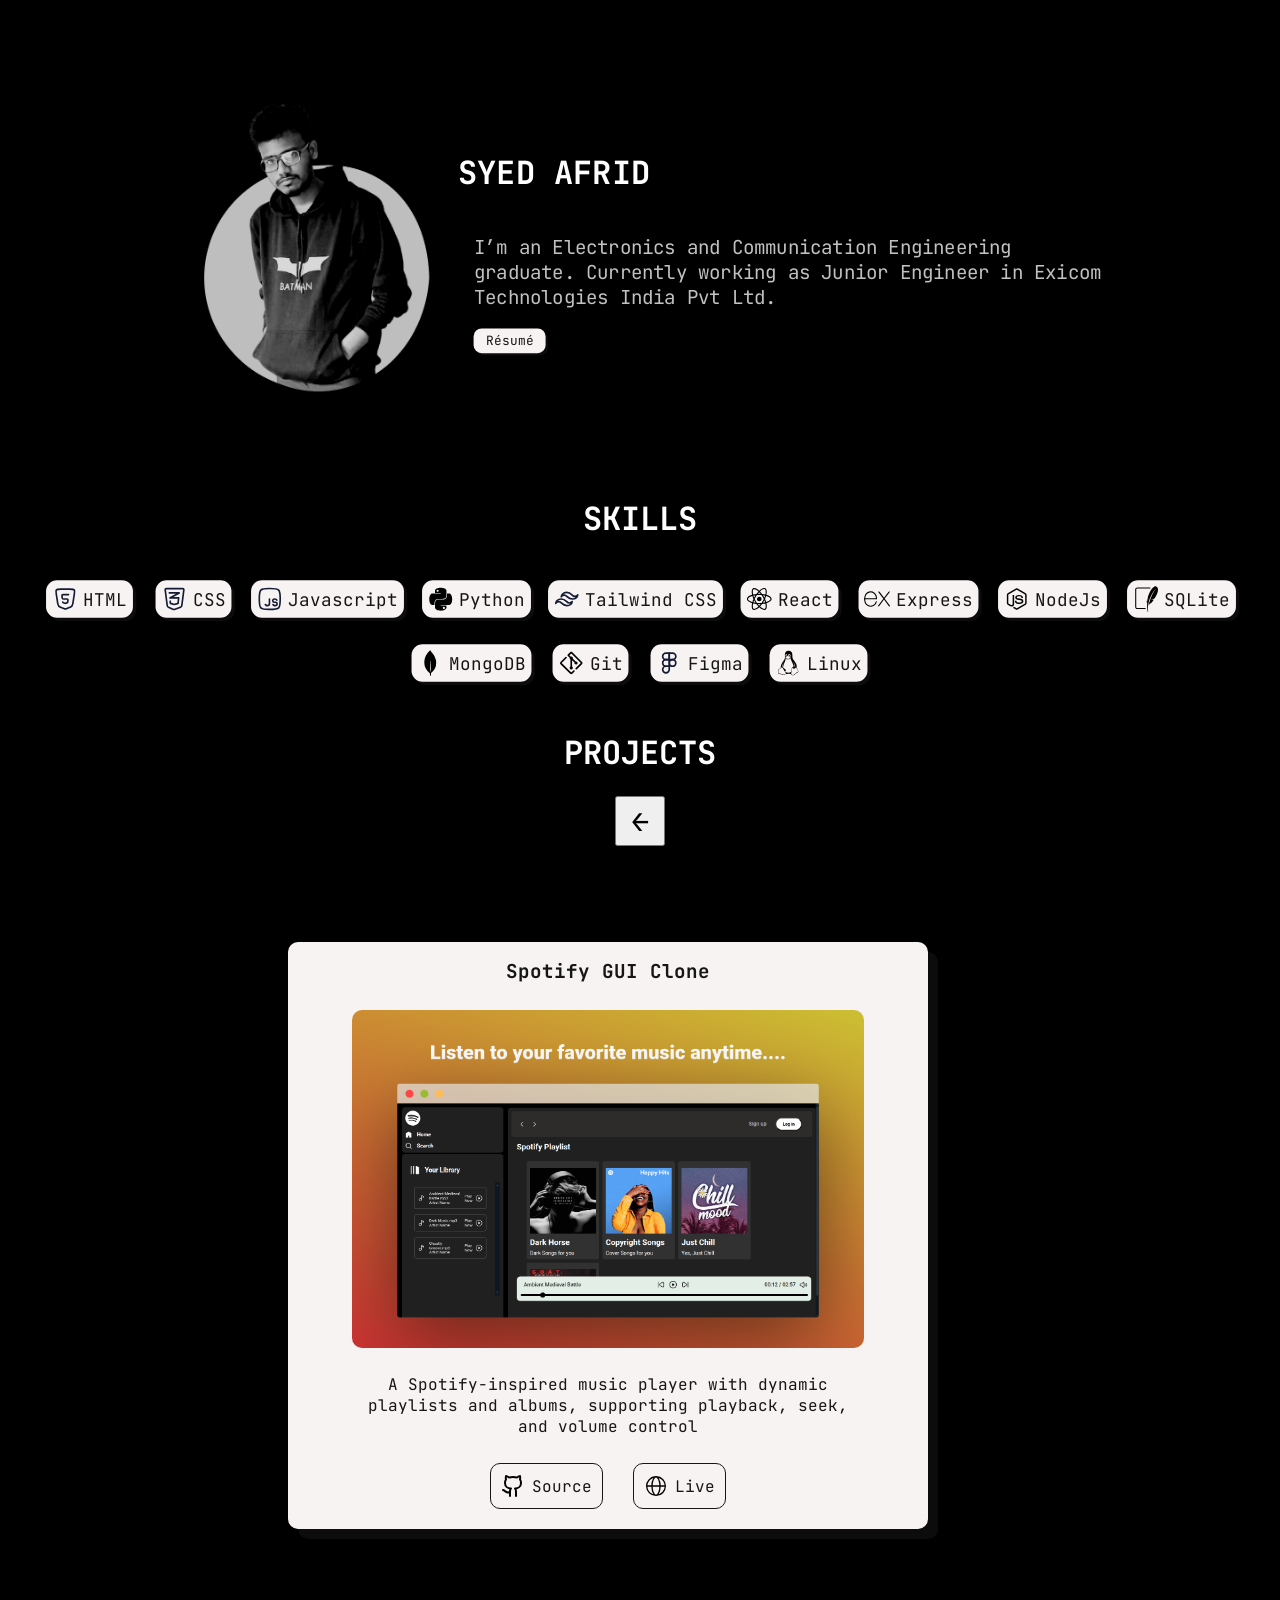
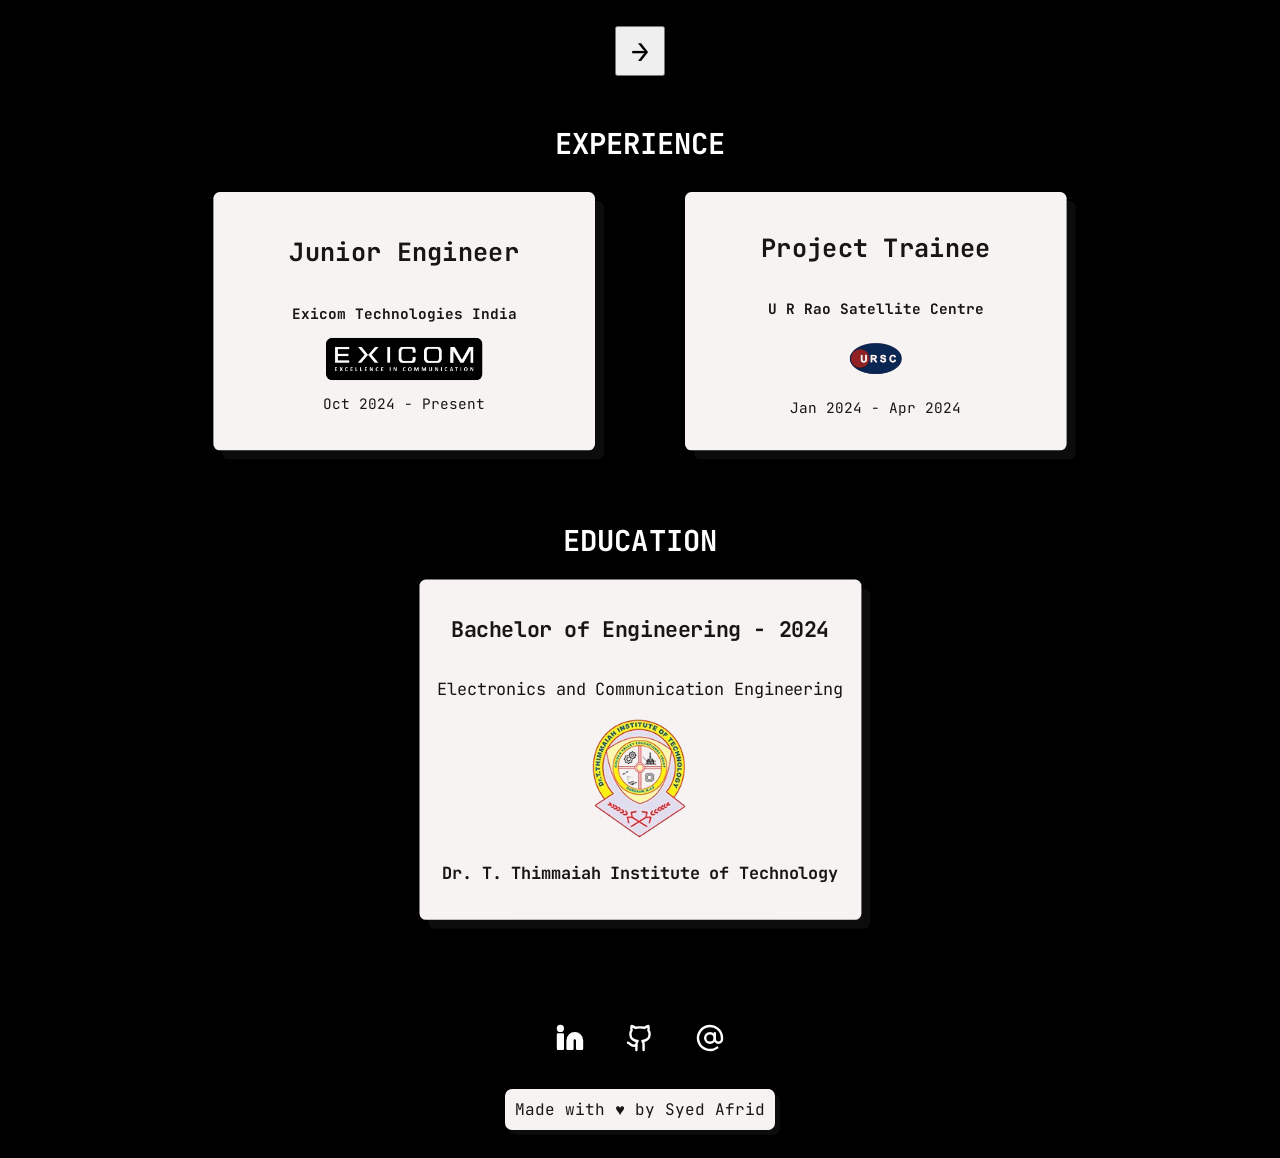
==== index.html @ ab6250a4 "added react logo" ====
<!DOCTYPE html>
<html lang="en">
  <head>
    <meta charset="UTF-8" />
    <meta name="viewport" content="width=device-width, initial-scale=1.0" />
    <link rel="stylesheet" href="style.css" />
  <link rel="stylesheet" href="responsive.css">
    <title>Syed Afrid</title>
  </head>
  <body>
    <main>
      <div class="bgvid">
        <video src="video/blackhole.mp4" loop muted autoplay playsinline></video>
      </div>
      <div class="front">
        <img src="img/profilepic.png" alt="profile" />
        <div class="about">
          <h1>SYED AFRID</h1>
          <p>
            I’m an Electronics and Communication Engineering graduate. Currently
            working as Junior Engineer in Exicom Technologies India Pvt Ltd.
          </p>
          <a
            href="https://afrid0052.hackerresume.io/a19b6aad-77f4-4d6b-a5b1-25f1060b7645" target="_blank"
            >Résumé</a
          >
        </div>
      </div>
      <div class="skills">
        <h1>SKILLS</h1>
        <ul>
            <li>
                <img src="img/html.svg" alt="">
                HTML
            </li>
            <li>
                <img src="img/css.svg" alt="">
                CSS</li>
            <li>
                <img src="img/javascript.svg" alt="">
                Javascript</li>
            <li>
                <img src="img/python.svg" alt="">
                Python</li>
            <li>
                <img src="img/tailwindcss.svg" alt="">
                Tailwind CSS</li>
            <li>
                <img src="img/react.svg" alt="">
                React</li>
            <li>
                <img src="img/expressjs.svg" alt="">
                Express</li>
              <li>
                <img src="img/nodejs.svg" alt="">
                NodeJs</li>
            <li>
                <img src="img/sqlite.svg" alt="">
                SQLite</li>
            <li>
                <img src="img/mongodb.svg" alt="">
                MongoDB</li>
            <li>
                <img src="img/git.svg" alt="">
                Git</li>
            <li>
                <img src="img/figma.svg" alt="">
                Figma</li>
            <li>
                <img src="img/linux.svg" alt="">
                Linux</li>
        </ul>
      </div>
      <div class="projects">
        <h1>PROJECTS</h1>
        <button class="btn left" onclick="scrollLeft1()">&#8592;</button>
        <ul class="slide" id="slide">
            <li>
                <h2>Spotify GUI Clone</h2>
                <img src="img/project1.png" alt="">
                <p>A Spotify-inspired music player with dynamic playlists and albums, supporting playback, seek, and volume control</p>
                <div class="links">
                    <a href="https://github.com/s-afrid/Spotify-GUI-clone" target="_blank"><img src="img/githublogo.svg" alt="">Source</a>
                    <a href="https://spotifyguiclone.nekoweb.org/" target="_blank"><img src="img/web.svg" alt="">
                    Live</a>
                </div>
            </li>

            <li>
                <h2>Cine Friend</h2>
                <img src="img/project4.png" alt="">
                <p>Cine-Friend is a movie info web app built with Express.js, EJS, and Tailwind CSS to explore detailed movie data.Future updates will add AI-powered analysis using an LLM for smart insights and analysis.</p>
                <div class="links">
                    <a href="https://github.com/s-afrid/Cine-Friend" target="_blank"><img src="img/githublogo.svg" alt="">Source</a>
                    <a href="https://cine-friend.onrender.com/" target="_blank"><img src="img/web.svg" alt="">
                    Live</a>
                </div>
            </li>

            <li>
                <h2>Bill Splitter</h2>
                <img src="img/project2.png" alt="">
                <p>A responsive Bill Splitter Web App (HTML, CSS, JS) to calculate fair expense distribution based on individual contribution levels, showcasing strong DOM manipulation and real-time logic handling.</p>
                <div class="links">
                    <a href="https://github.com/s-afrid/Bill-Splitter" target="_blank"><img src="img/githublogo.svg" alt="">Source</a>
                    <a href="https://bill-splits.vercel.app/" target="_blank"><img src="img/web.svg" alt="">
                    Live</a>
                </div>
            </li>

             <li>
                <h2>Twitter GUI clone</h2>
                <img src="img/project3.png" width="50" alt="">
                <p>A responsive Twitter UI clone built using HTML and Tailwind CSS, replicating the core layout and design of Twitter. This project focuses on clean, modern styling and pixel-perfect component alignment.</p>
                <div class="links">
                    <a href="https://github.com/s-afrid/Twitter-Clone" target="_blank"><img src="img/githublogo.svg" alt="">Source</a>
                    <a href="https://twitter-clone-aiwc.onrender.com/" target="_blank"><img src="img/web.svg" alt="">
                    Live</a>
                </div>
            </li>
        </ul>
        <button class="btn right" onclick="scrollRight()">&#8594;</button>
      </div>

      <div class="experience">
        <h1>EXPERIENCE</h1>
        <ul>
          <li>
            <h2>Junior Engineer</h2>
            <h3>Exicom Technologies India</h3>
            <img
              style="
                width: 40%;
                background-color: black;
                padding: 10px;
                border-radius: 7px;
              "
              src="img/LOGO EXICOM_FULL_WHITE.png"
              alt="Exicom Logo"
            />
            <p>Oct 2024 - Present</p>
          </li>
          <li>
            <h2>Project Trainee</h2>
            <h3>U R Rao Satellite Centre</h3>
            <img
              style="width: 15%; border-radius: 7px"
              src="img/ursc_logo.png"
              alt="URSC Logo"
            />
            <p>Jan 2024 - Apr 2024</p>
          </li>
        </ul>
      </div>
      <div class="education">
        <h1>EDUCATION</h1>
        <div class="eduinfo">
          <h2>Bachelor of Engineering - 2024</h2>
          <h3 style="font-weight: 400">
            Electronics and Communication Engineering
          </h3>
          <img src="img/DrttitNewLogo.png" style="width: 25%" alt="" />
          <h3>Dr. T. Thimmaiah Institute of Technology</h3>
        </div>
      </div>
    </main>
    <footer>
      <div class="social">
        <ul>
          <li>
            <a
              href="https://www.linkedin.com/in/syed-afrid-093877227"
              target="_blank"
              ><img src="img/linkedinlogo.svg" alt="LinkedIn" title="LinkedIn"
            /></a>
          </li>
          <li>
            <a href="https://github.com/s-afrid" target="_blank"
              ><img class="invert" src="img/githublogo.svg" alt="GitHub" title="GitHub"
            /></a>
          </li>
          <li>
            <a href="mailto:afrid0052@gmail.com"
              ><img src="img/email.svg" alt="Email" title="Email"
            /></a>
          </li>
        </ul>
      </div>
      <div class="made">Made with ♥ by Syed Afrid</div>
    </footer>
    <script src="slide.js">
    </script>
  </body>
</html>
---- style.css ----
@import url('https://fonts.googleapis.com/css2?family=JetBrains+Mono:ital,wght@0,100..800;1,100..800&display=swap');

*
{
    font-family: "JetBrains Mono", monospace;
    /*background-color: #333232;*/
    color: white;
    animation: onload 3s ease-in-out -1s;
}

body{
    /* background-image: url("img/background.png");
    background-repeat: no-repeat;
    background-size: 100vw;
    background-attachment: fixed; */
    background-color: black;
}

.invert {
    filter: invert(1);
}
.bgvid{
    width: 100vw;
    height: 100vh;
    position: fixed;
    left: 0;
    top: 0;
    z-index: -10;
    opacity: 0.5;
    
}
.bgvid video{
    width: 100vw;
    height: 100vh;
    object-fit: cover;
    position: relative;
}

/* Navigation bar design */
nav ul {
    display: flex;
    flex-direction: row;
    list-style: none;
    gap: 40px;
    padding: 10px 40px;
    justify-content: right;
    font-size: 20px;
    margin: 0;
    border-bottom: 1px solid black;
}
/* ------------------------ */
/* Front panel */
.front {
    display: flex;
    gap: 20px;
    transform: scale(0.8);
    padding: 0;
}
.about {
    display: flex;
    flex-direction: column;
    
    justify-content: center;
    padding: 40px;
}
.about h1{
    font-size: 40px;
    position: relative;
    right: 20px;
}
.about p{
    color: rgb(194, 192, 192);
    font-size: 1.5em;
}
.about a{
    text-decoration: none;
    color:#161615;
    background-color: rgb(248, 243, 243);
    width: 10%;
    text-align: center;
    padding: 5px;
    border-radius: 10px;
    box-shadow: 3px 3px #0c0c0c;
    transform: scale(1,1);
    transition: transform 1s ease;
}
.about a:hover{
    transform: scale(1.2,1.2);
}
/* ----------- */
/* Front profile pic */
.front img{
    width: 23vw;
    margin: 35px;
    position: relative;
    left: 50px;
    transform: scale(1,1);
    transition: transform 2s ease;
}
.front img:hover {
    transform: scale(0.9,0.9);
    cursor: crosshair;
}
/* ------------------------ */
/* Skills */
.skills{
    display: flex;
    flex-direction: column;
    justify-content: center;
    align-items: center;
    margin: auto auto;
}
.skills ul{
     display: flex;
    flex-wrap: wrap;
    gap: 30px;
    list-style: none;
    padding-left: 0px;
    margin: 20px;
    align-items: center;
    justify-content: center;
    transform: scale(1,1);
    transition: transform 2s ease;
}


.skills ul li{
    position: static;
    transform: scale(1.1,1.1);
    bottom: 0;
    display: flex;
    align-items: center;
    justify-content: center;
    background-color: rgb(248, 243, 243);
    color:#161615;
    gap: 5px;
    padding: 5px;
    border-radius: 10px;
    box-shadow: 3px 3px #0c0c0c;
    filter: invert(0);
    transition: all 0.8s ease;
}
.skills ul li:hover{
    position: relative;
    bottom: 10px;
    filter: invert(1);
}

/* ------------------------ */
/* Projects */

/* Slide */
.slide {
    display: flex;
    flex-direction: column;
    width: 55vw;
    height: 760px;
    scroll-behavior: smooth;
    overflow-x: scroll;
    
}

.slide::-webkit-scrollbar {
  display: none;
}
.slide {
  -ms-overflow-style: none;  
  scrollbar-width: none;    
}

.btn {
    width: 50px;
    color: black;
    height: 50px;
    font-size: 30px;
    text-align: center;
}

/* ------------------------ */

.projects {
    display: flex;
    flex-direction: column;
    justify-content: center;
    align-items: center;
    margin: 10px;
}
.projects ul{
    display: flex;
    flex-wrap: wrap;
    gap: 120px;
    list-style: none;
    padding-left: 10px;
    margin: 10px;
    align-items: center;
    justify-content: center;
    padding-right: 10px;
}
.projects ul li{
    width: 50vw;
    display: flex;
    align-items: center;
    justify-content: center;
    flex-direction: column;
    gap: 10px;
    background-color: rgb(248, 243, 243);
    border-radius: 10px;
    box-shadow: 10px 10px #0c0c0c;
    transform: scale(1,1);
    transition: transform 2s ease;
}
.projects ul li:hover{
    transform: scale(0.9,0.9);
    cursor: crosshair;
}
.projects li > h2 {
    font-weight: bolder;
    font-size: larger;
}
.projects li > img {
    width: 40vw;
    border-radius: 10px;
}
.projects li > p{
    width: 40vw;
    font-size: 100%;
}
.links {
    display: flex;
    margin-bottom: 10px;
    gap: 30px;
}
.links a{
    color: #161615;
    text-decoration: none;
    display: flex;
    justify-content: center;
    align-items: center;
    gap: 7px;
    padding: 10px;
    border: 1px solid #161615;
    border-radius: 10px;
    margin-bottom: 10px;
    transition: all 1s ease;
}
.links a:hover{
    border: 1px solid #161615;
    background-color: #161615;
    color: rgb(248, 243, 243);
}
.links a:hover > img{
    filter: invert(1);
}
/* ------------------------ */
/* Experience */
.experience{
    display: flex;
    flex-direction: column;
    justify-content: center;
    align-items: center;
    margin: auto auto;
    transform: scale(0.9);
}
.experience ul{
    display: flex;
    flex-wrap: wrap;
    gap: 100px;
    list-style: none;
    padding-left: 0px;
    margin: 10px;
}
.experience li, li > h2, li > h3, li > p{
    background-color: rgb(248, 243, 243);
    color: #161615;
    width: 30vw;
    font-size: 100%;
    text-align: center;
}
.experience li {
    padding: 20px;
    display: flex;
    flex-direction: column;
    justify-content: center;
    align-items: center;
    border-radius: 7px;
    box-shadow: 10px 10px #0c0c0c;
    transform: scale(1,1);
    transition: transform 2s ease;
}

.experience li:hover{
    transform: scale(0.9,0.9);
    cursor: crosshair;
}
.experience h2{
    font-size: 1.75em;
}
/*--------------------------*/
/* Education */
.education{
    display: flex;
    flex-direction: column;
    justify-content: center;
    align-items: center;
    margin: auto auto;
    transform: scale(0.9);
}
.eduinfo {
    display: flex;
    align-items: center;
    justify-content: center;
    flex-direction: column;
    border-radius: 7px;
    box-shadow: 10px 10px #0c0c0c;
    transform: scale(1,1);
    transition: transform 2s ease;
    background-color: rgb(248, 243, 243);
    padding: 20px;
    gap: 0px;
}
.eduinfo > *{
    color: #161615;
    text-align: center;

}
.eduinfo:hover{
transform: scale(0.9,0.9);
    cursor: crosshair;
}

/* ------------------------ */
/* Animation key frame */
@keyframes onload {
    from {
        filter: blur(4px);
    }
    to {
        filter: blur(0px);
    }
}
/* ------------------------ */

/* Footer styling */
footer {
    position: relative;
    bottom: 0;
    padding: 10px 0px;

    margin: 50px 0px 0px 0px;
    display: flex;
    flex-direction: column;
    justify-content: center;
    align-items: center;
}

.social ul{
    list-style: none;
    height: 5vh;
    display: flex;
    gap: 20px;
    align-items: center;
    justify-content: center;
    padding-left: 0;
}   
.social li{
    display: flex;
    width: 50px;
    cursor: pointer;
    justify-content: center;
    align-items: center;
}
.social img {
    position: static;
    overflow: hidden;
    margin: 0;
    cursor: pointer;
    transform: scale(1.2);
    transition: transform 1s ease;
}
.social img:hover{
    transform: scale(1.4,1.4);
}
.made {
    color: #161615;
    background-color: rgb(248, 243, 243);
    width: 250px;
    text-align: center;
    border-radius: 7px;
    padding: 10px;
    margin: 10px 30px;
    box-shadow: 5px 5px #0c0c0c;
    transform: scale(1,1);
    transition: transform 2s ease;
}
.made:hover {
    transform: scale(0.9,0.9);
    cursor: crosshair;
}
/* Blurness */

/* ---------------------- */

/*-----------------------*/
---- responsive.css ----
/* Responsive */
@media only screen and (max-width: 1020px) {
    .front {
        flex-direction: column;
        justify-content: center;
        align-items: center;
    }
    .front img {
        position: static;
        /* height: 320px; */
        margin: 20px;
        /* width: 250px; */
        width: 60vw;
    }
    .front p{
        font-size: 20px;
    }
    .about a{
        width: 35%;
    }
    
}
@media only screen and (max-width: 590px) {
    .experience ul{
        gap: 20px;
    }
    .experience li{
        width: 60vw;
        margin: -5% 5%;
        transform: scale(0.7);
    }
    
    .experience li, li > h2, li > h3, li > p{
    width: 90%;
}
.eduinfo{
    gap: 20px;
}
.eduinfo > *{
        width: 60vw;
        margin: -5% 5%;
        transform: scale(0.7);
        font-size: 20px;
}
.skills ul{
    padding: 10px;
    align-items: center;
    justify-content: center;
}
}
@media screen and (max-width: 767px) {
  /* body {
    background-image: url("img/backgroundpotrait.png");
    background-size: cover;
    background-position: center;
  } */
  .projects ul li{
    width: 80vw;
  }
  .projects li > img{
    width: 70vw;
  }
  .projects li > p{
    width: 70vw;
    font-size: 10px;
}
.bgvid{
    top: 10px;
    right: calc(100vw - 60px);
}
.slide {
    height: 440px;
    width: 80vw;
}
}
@media screen and (min-width: 768px) and (max-width: 1024px) and (orientation: portrait) {
  body {
    /* background-image: url("img/backgroundpotrait.png");
    background-size: cover;
    background-position: center; */
  }
  .skills ul{
    padding: 10px;
  }
  .bgvid{
    top: 10px;
    right: 20px;
  }
  .slide {
    height: 500px;
  }
}
@media screen and (min-width: 1025px), 
       screen and (min-width: 768px) and (max-width: 1024px) and (orientation: landscape) {
  /* body {
    background-image: url("img/background.png");
    background-size: cover;
    background-position: center;
  } */
    
}
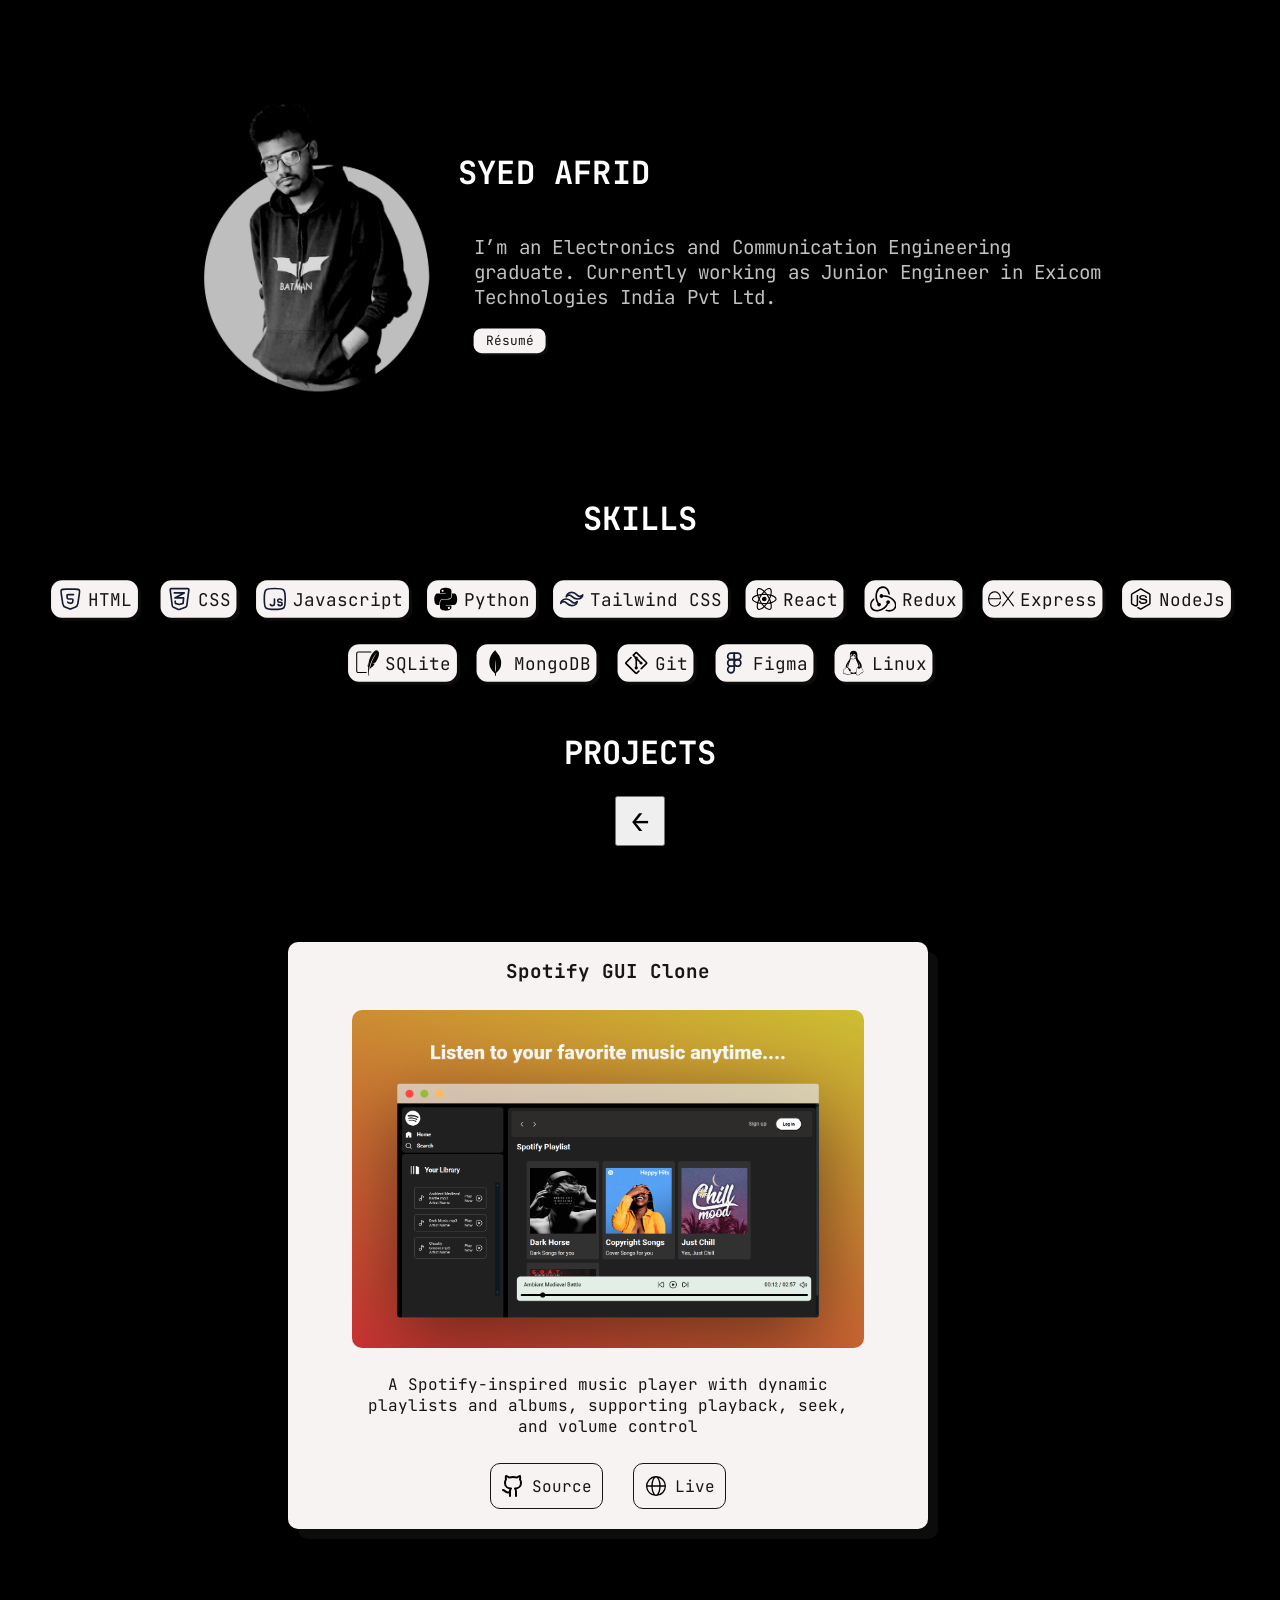
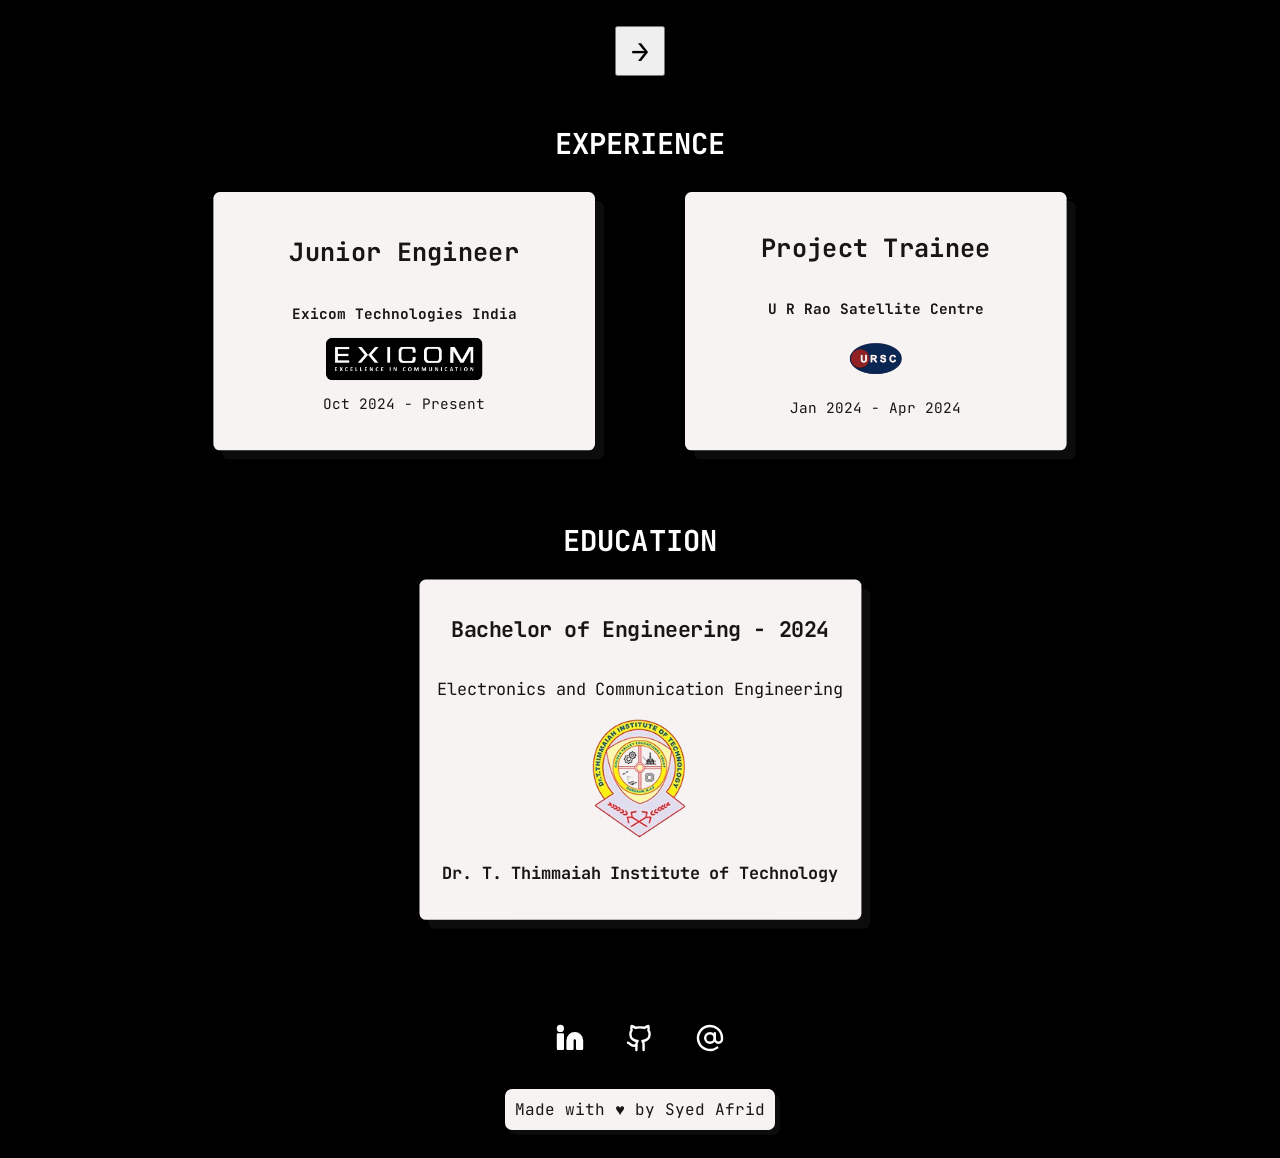
==== commit cccc4cb5: "added redux logo" ====
--- a/index.html
+++ b/index.html
@@ -48,6 +48,9 @@
             <li>
                 <img src="img/react.svg" alt="">
                 React</li>
+            <li>
+                <img src="img/redux.svg" alt="">
+                Redux</li>
             <li>
                 <img src="img/expressjs.svg" alt="">
                 Express</li>
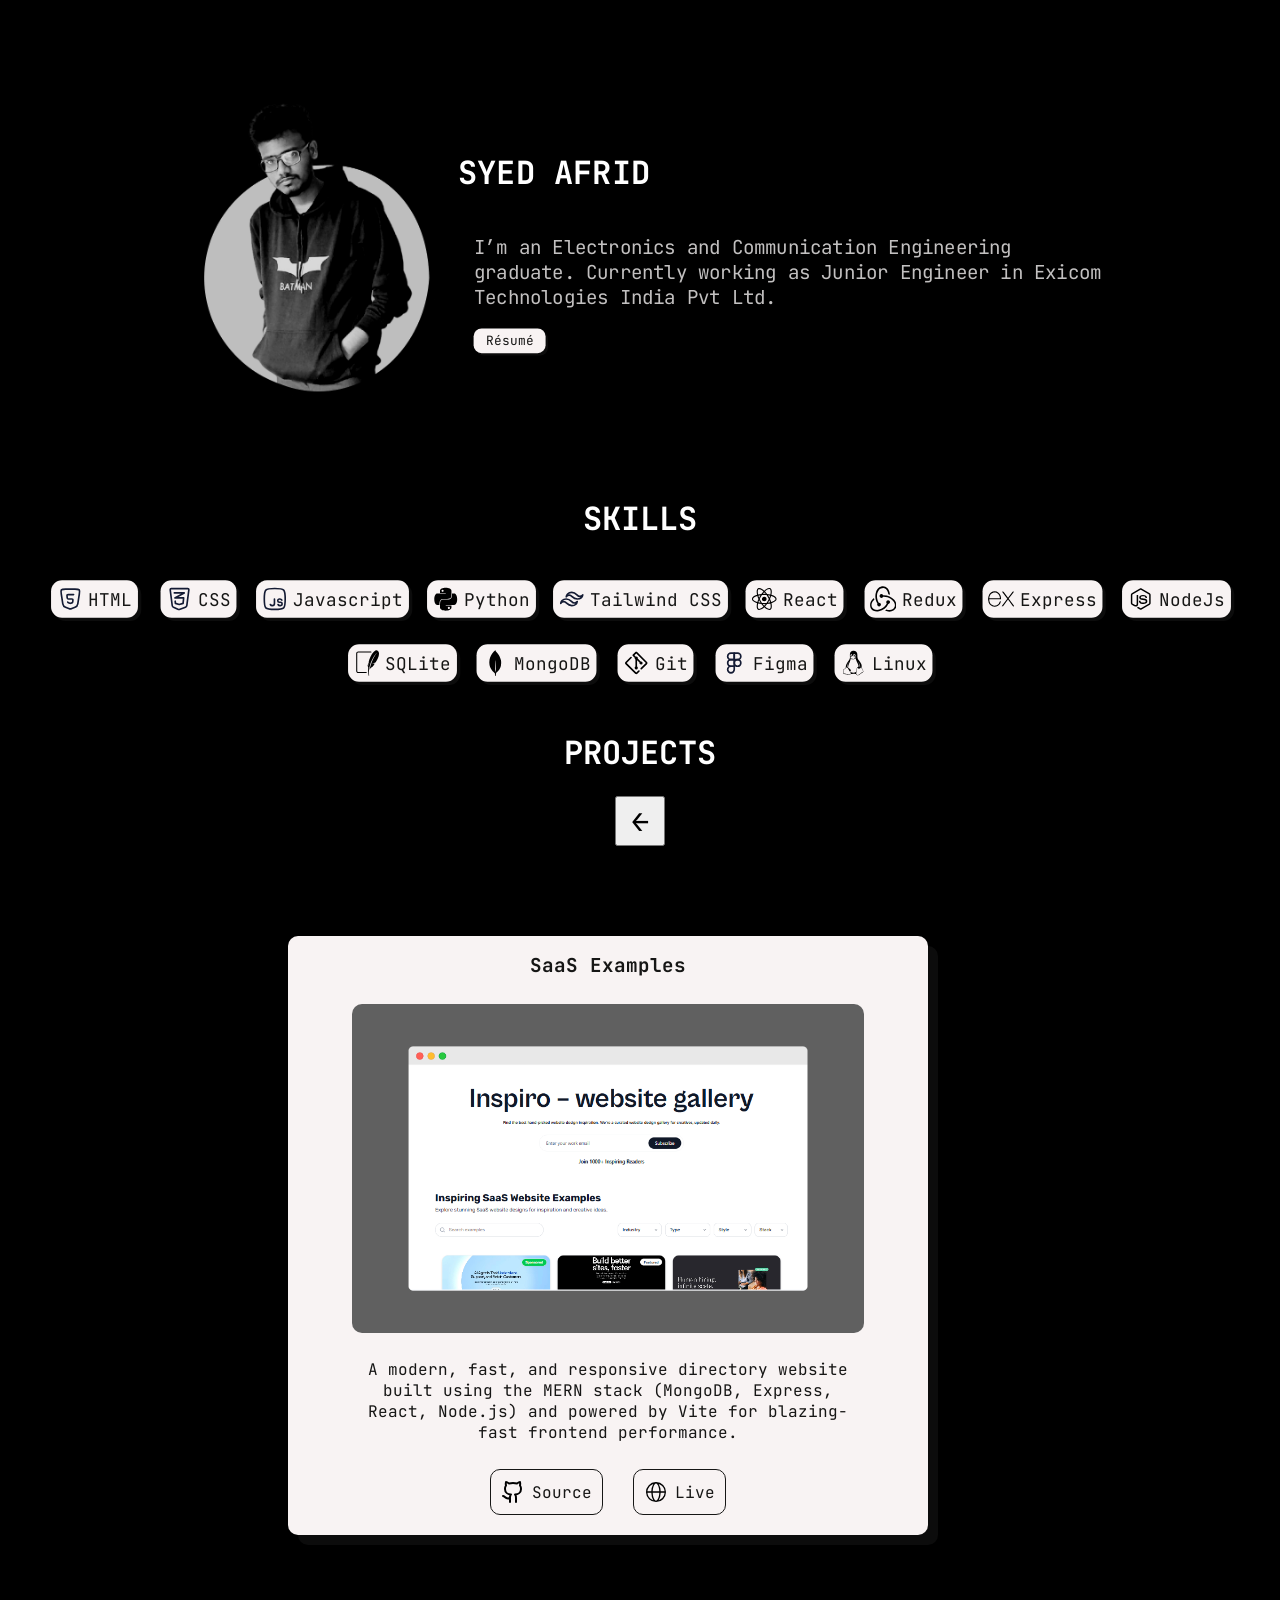
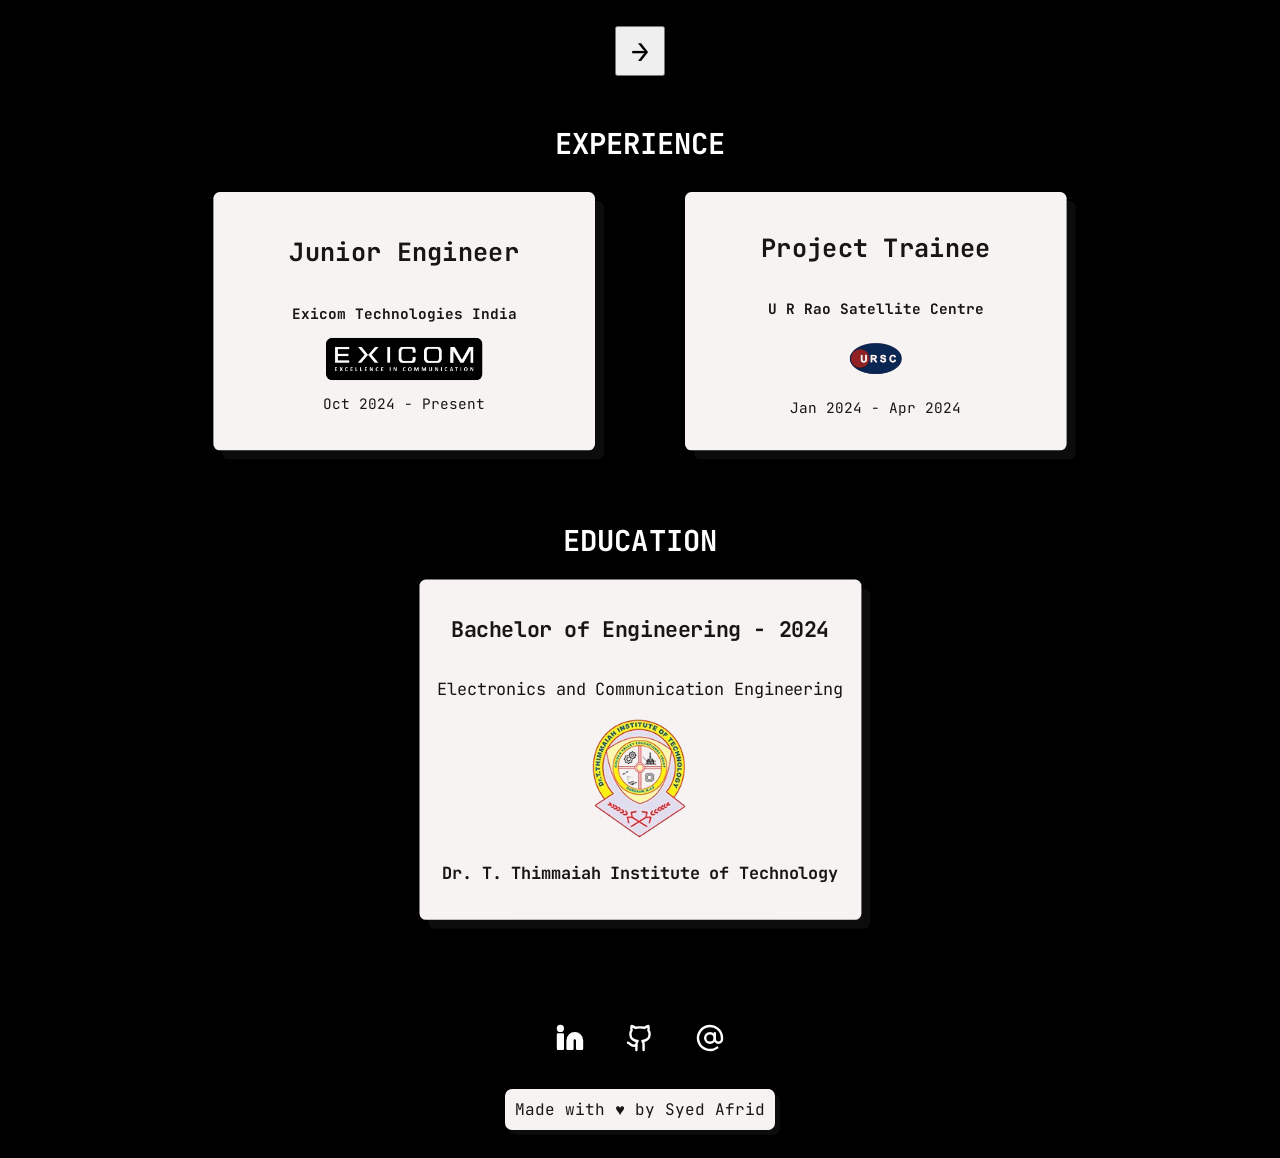
==== commit 652b1a5c: "added project 5" ====
--- a/index.html
+++ b/index.html
@@ -78,6 +78,18 @@
         <h1>PROJECTS</h1>
         <button class="btn left" onclick="scrollLeft1()">&#8592;</button>
         <ul class="slide" id="slide">
+
+            <li>
+                <h2>SaaS Examples</h2>
+                <img src="img/project5.png" alt="">
+                <p>A modern, fast, and responsive directory website built using the MERN stack (MongoDB, Express, React, Node.js) and powered by Vite for blazing-fast frontend performance.</p>
+                <div class="links">
+                    <a href="https://github.com/s-afrid/Website-Directory" target="_blank"><img src="img/githublogo.svg" alt="">Source</a>
+                    <a href="https://website-directory.onrender.com/" target="_blank"><img src="img/web.svg" alt="">
+                    Live</a>
+                </div>
+            </li>
+
             <li>
                 <h2>Spotify GUI Clone</h2>
                 <img src="img/project1.png" alt="">
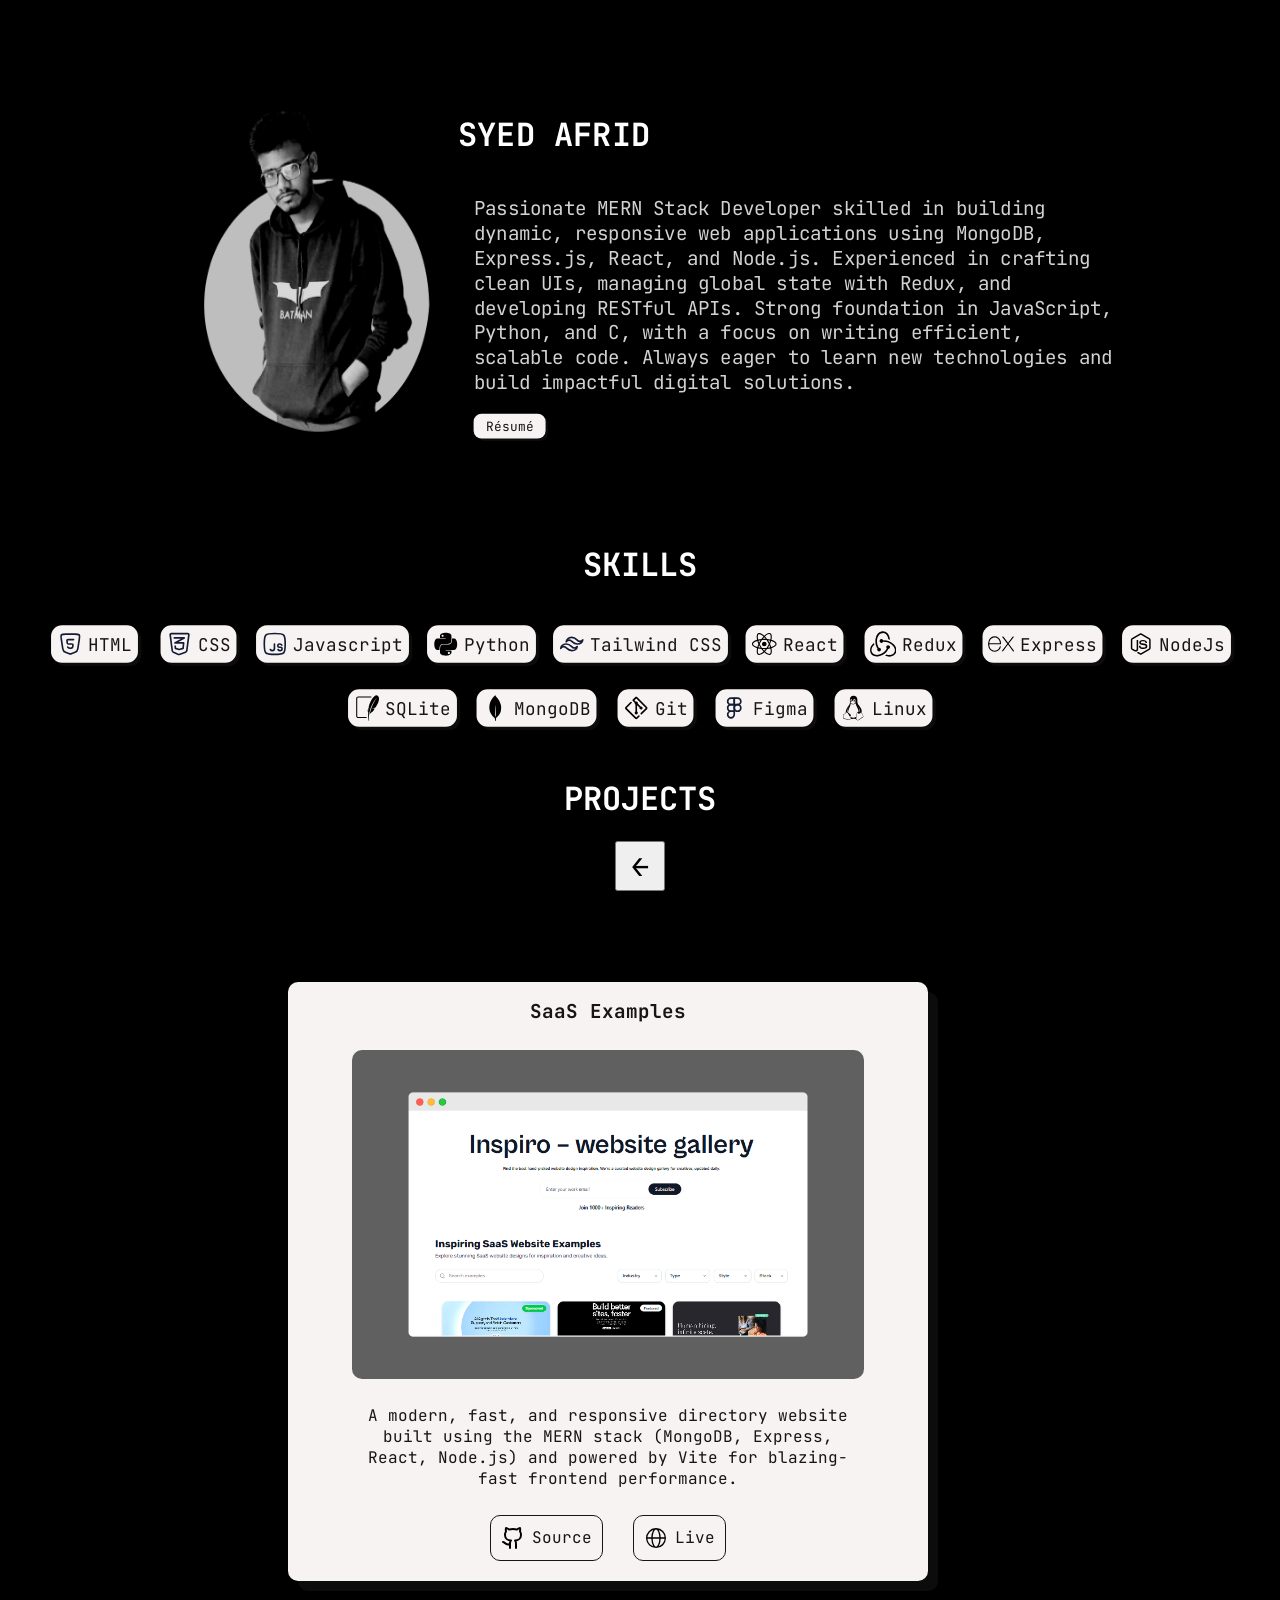
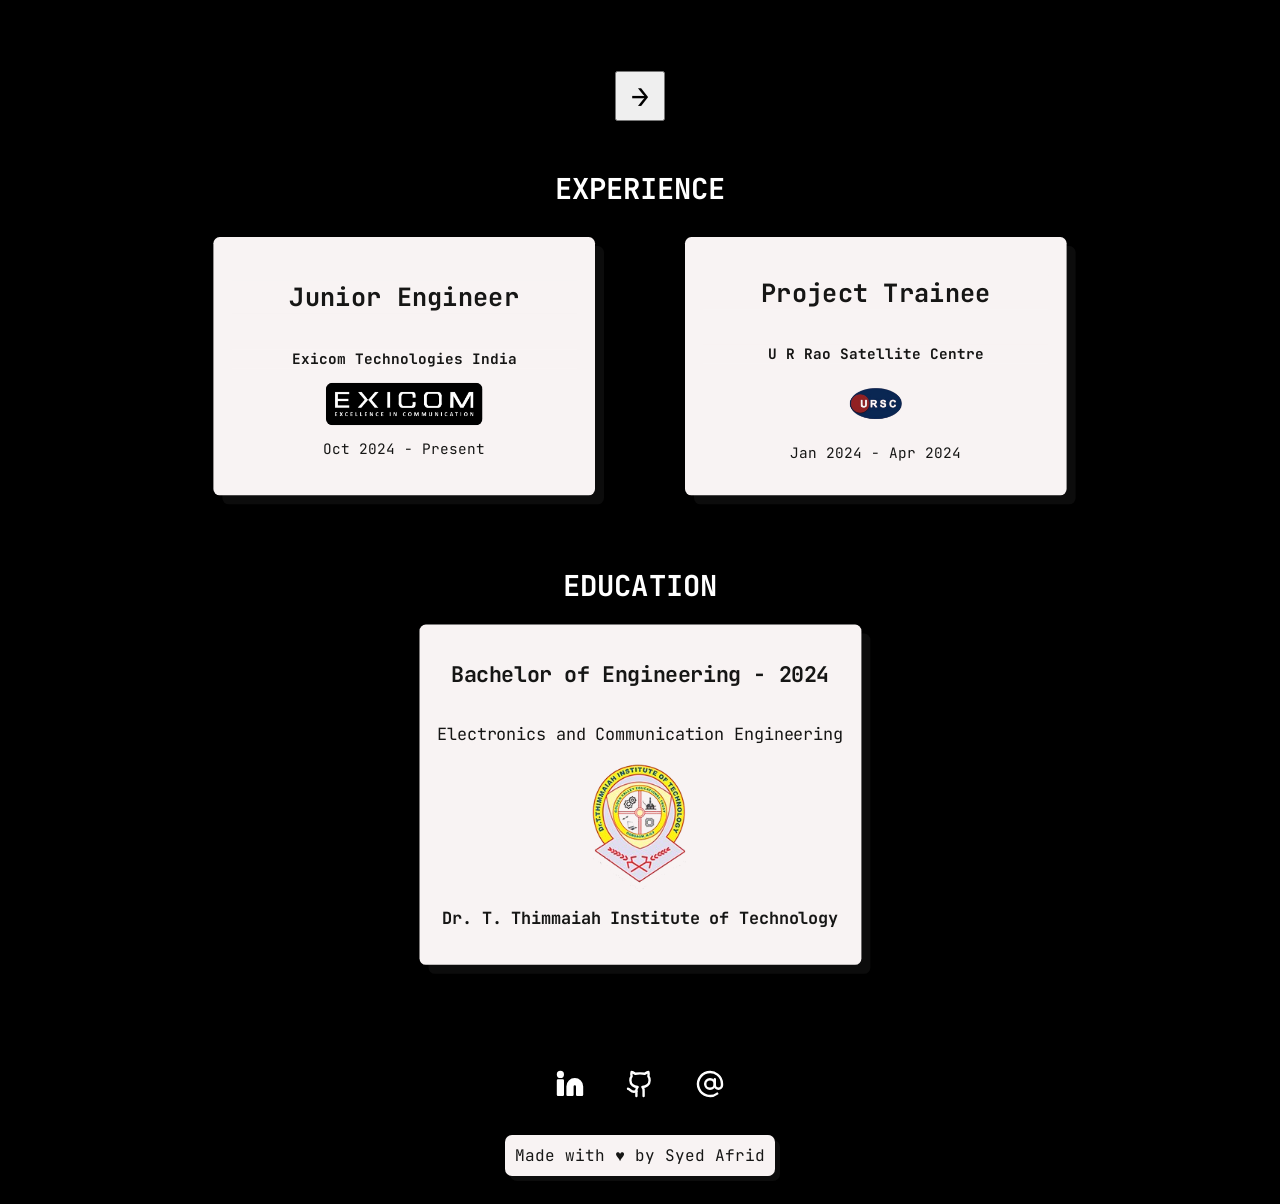
==== commit 6a57ef0c: "updated profile summary" ====
--- a/index.html
+++ b/index.html
@@ -17,8 +17,7 @@
         <div class="about">
           <h1>SYED AFRID</h1>
           <p>
-            I’m an Electronics and Communication Engineering graduate. Currently
-            working as Junior Engineer in Exicom Technologies India Pvt Ltd.
+            Passionate MERN Stack Developer skilled in building dynamic, responsive web applications using MongoDB, Express.js, React, and Node.js. Experienced in crafting clean UIs, managing global state with Redux, and developing RESTful APIs. Strong foundation in JavaScript, Python, and C, with a focus on writing efficient, scalable code. Always eager to learn new technologies and build impactful digital solutions.
           </p>
           <a
             href="https://afrid0052.hackerresume.io/a19b6aad-77f4-4d6b-a5b1-25f1060b7645" target="_blank"
--- a/style.css
+++ b/style.css
@@ -69,7 +69,7 @@
     right: 20px;
 }
 .about p{
-    color: rgb(194, 192, 192);
+    color: rgb(211, 210, 210);
     font-size: 1.5em;
 }
 .about a{
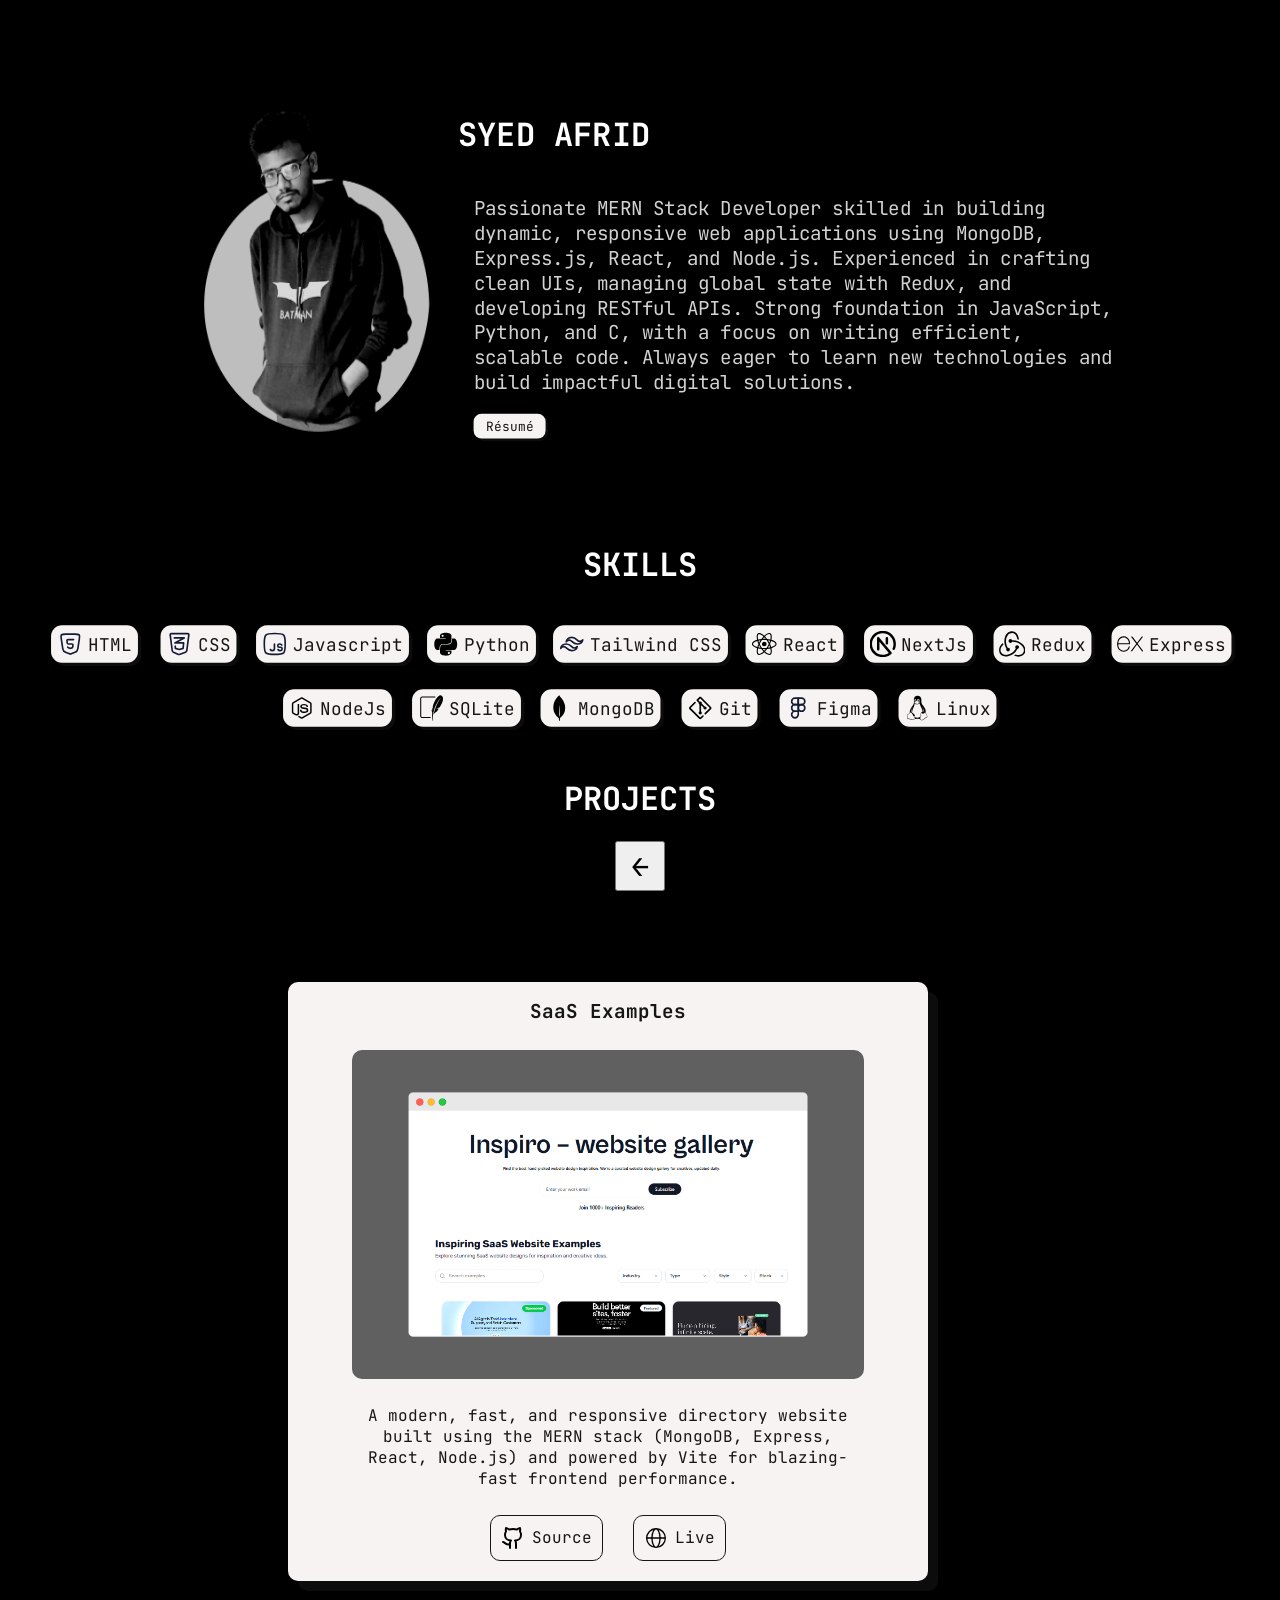
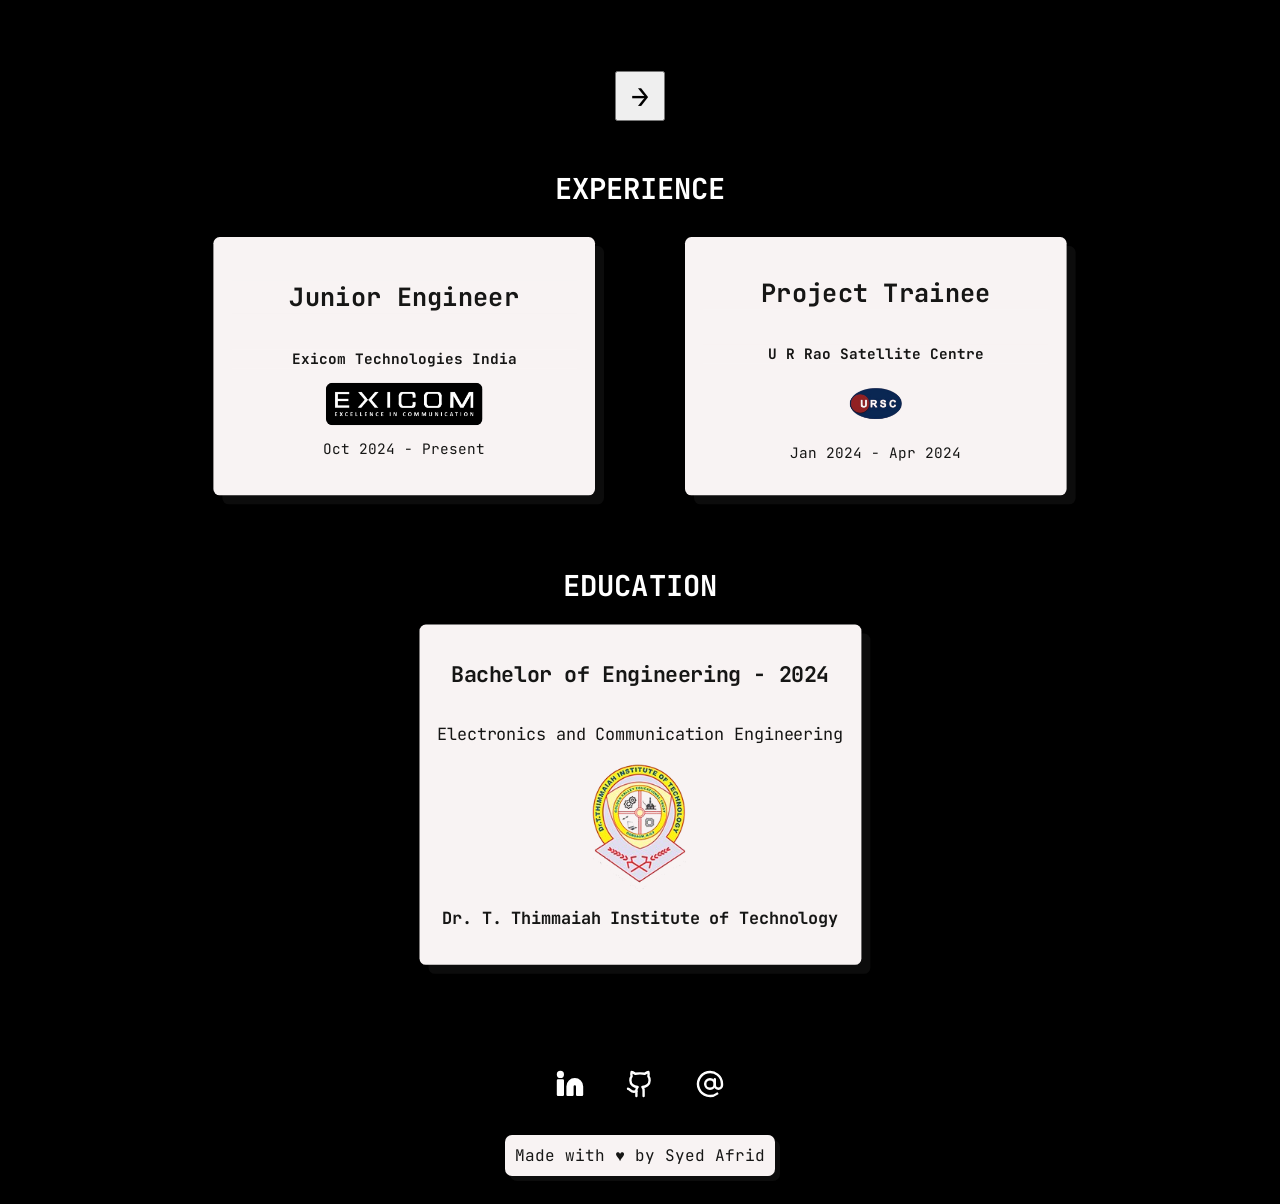
==== commit 3f26a879: "next.js added" ====
--- a/index.html
+++ b/index.html
@@ -47,6 +47,9 @@
             <li>
                 <img src="img/react.svg" alt="">
                 React</li>
+              <li>
+                <img src="img/next.svg" alt="">
+                NextJs</li>
             <li>
                 <img src="img/redux.svg" alt="">
                 Redux</li>
@@ -103,7 +106,7 @@
             <li>
                 <h2>Cine Friend</h2>
                 <img src="img/project4.png" alt="">
-                <p>Cine-Friend is a movie info web app built with Express.js, EJS, and Tailwind CSS to explore detailed movie data.Future updates will add AI-powered analysis using an LLM for smart insights and analysis.</p>
+                <p>Cine-Friend is a movie info web app built with Express.js, EJS, and Tailwind CSS that allows users to explore detailed movie data. The app now includes AI-powered movie analysis using the DeepSeek LLM via OpenRouter, providing smart insights, narrative breakdowns, and meta-references for any film.</p>
                 <div class="links">
                     <a href="https://github.com/s-afrid/Cine-Friend" target="_blank"><img src="img/githublogo.svg" alt="">Source</a>
                     <a href="https://cine-friend.onrender.com/" target="_blank"><img src="img/web.svg" alt="">
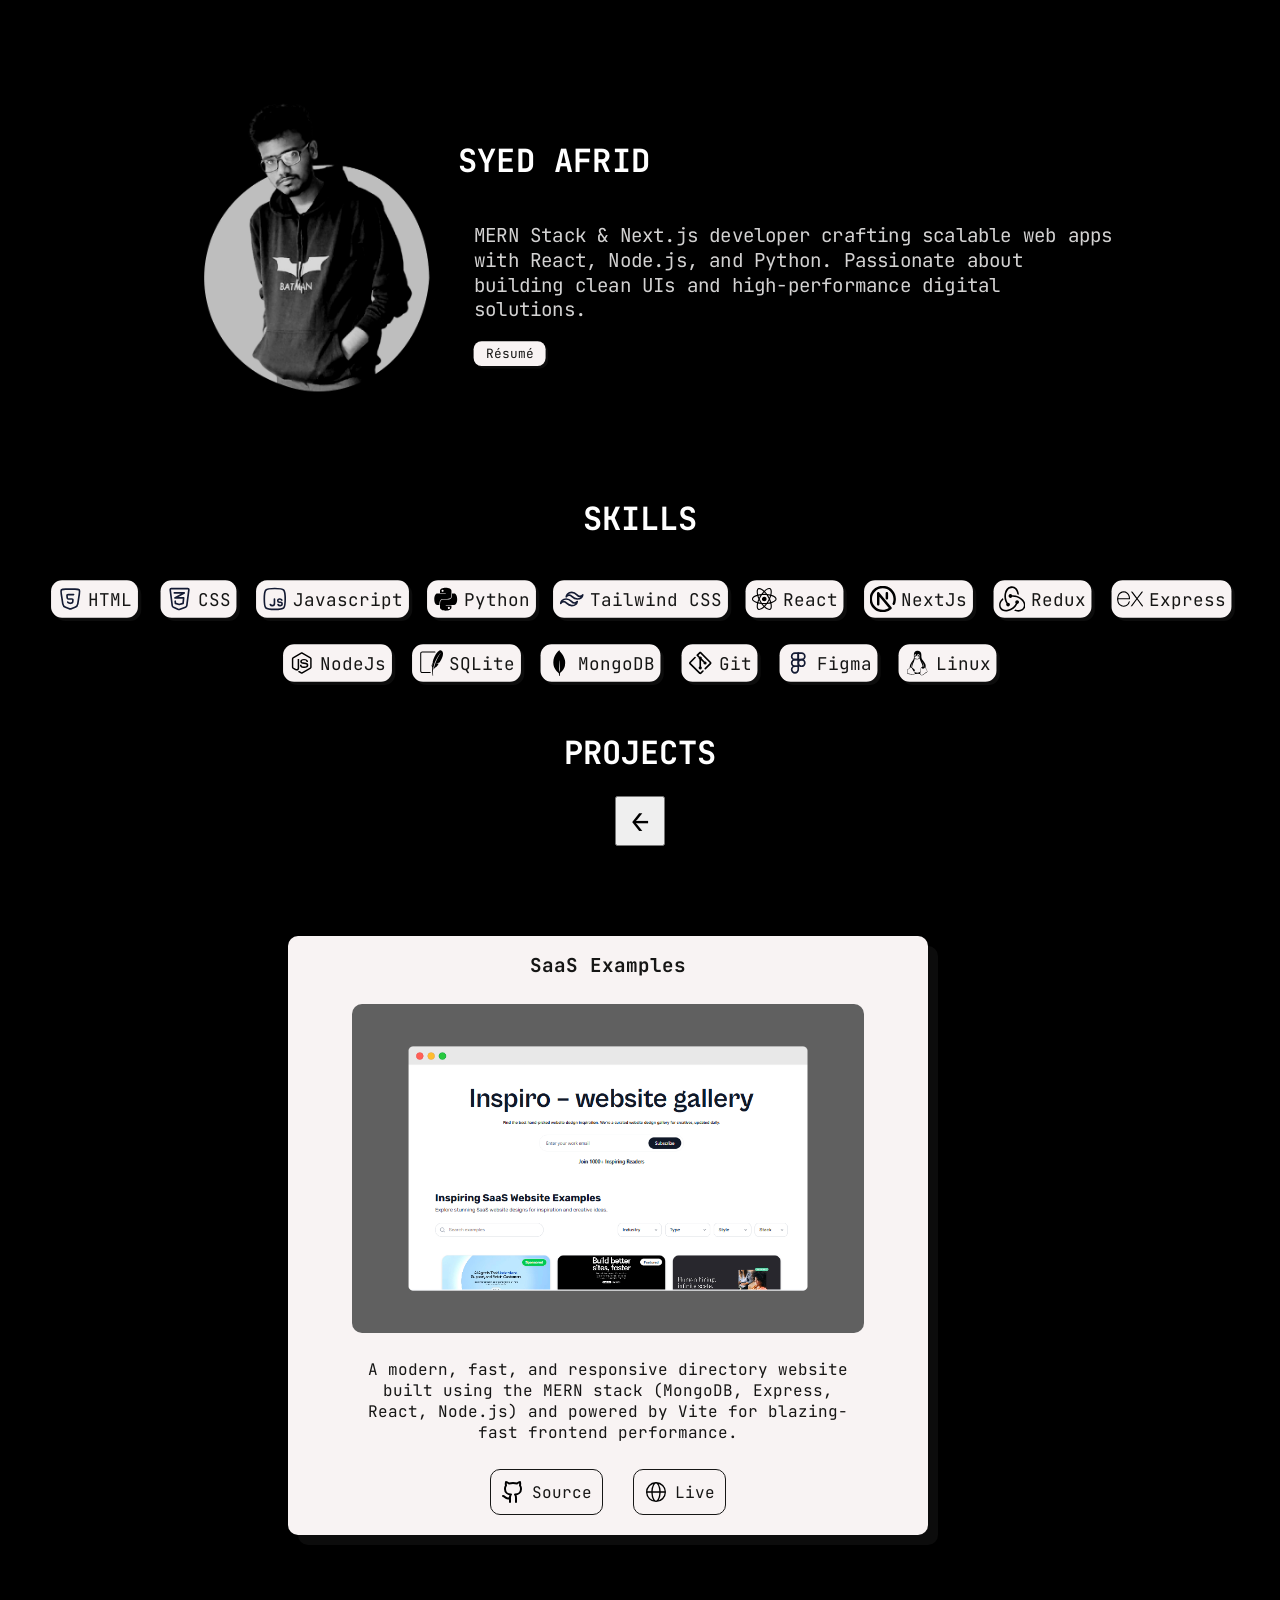
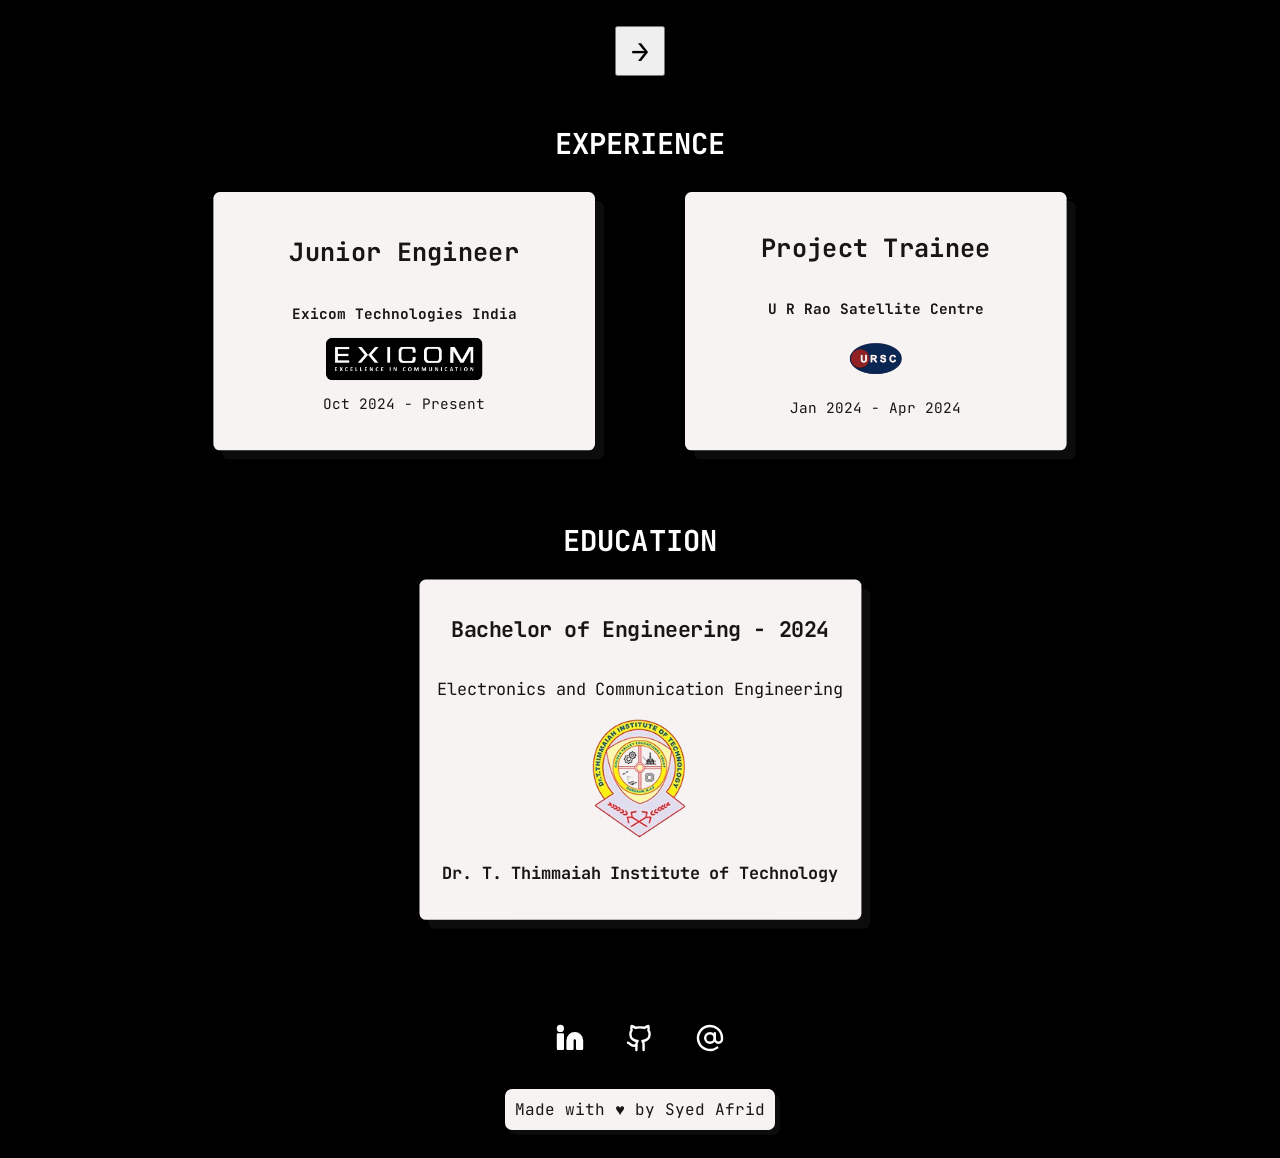
==== commit c3c3e2d5: "summary updated" ====
--- a/index.html
+++ b/index.html
@@ -17,7 +17,7 @@
         <div class="about">
           <h1>SYED AFRID</h1>
           <p>
-            Passionate MERN Stack Developer skilled in building dynamic, responsive web applications using MongoDB, Express.js, React, and Node.js. Experienced in crafting clean UIs, managing global state with Redux, and developing RESTful APIs. Strong foundation in JavaScript, Python, and C, with a focus on writing efficient, scalable code. Always eager to learn new technologies and build impactful digital solutions.
+            MERN Stack & Next.js developer crafting scalable web apps with React, Node.js, and Python. Passionate about building clean UIs and high-performance digital solutions.
           </p>
           <a
             href="https://afrid0052.hackerresume.io/a19b6aad-77f4-4d6b-a5b1-25f1060b7645" target="_blank"
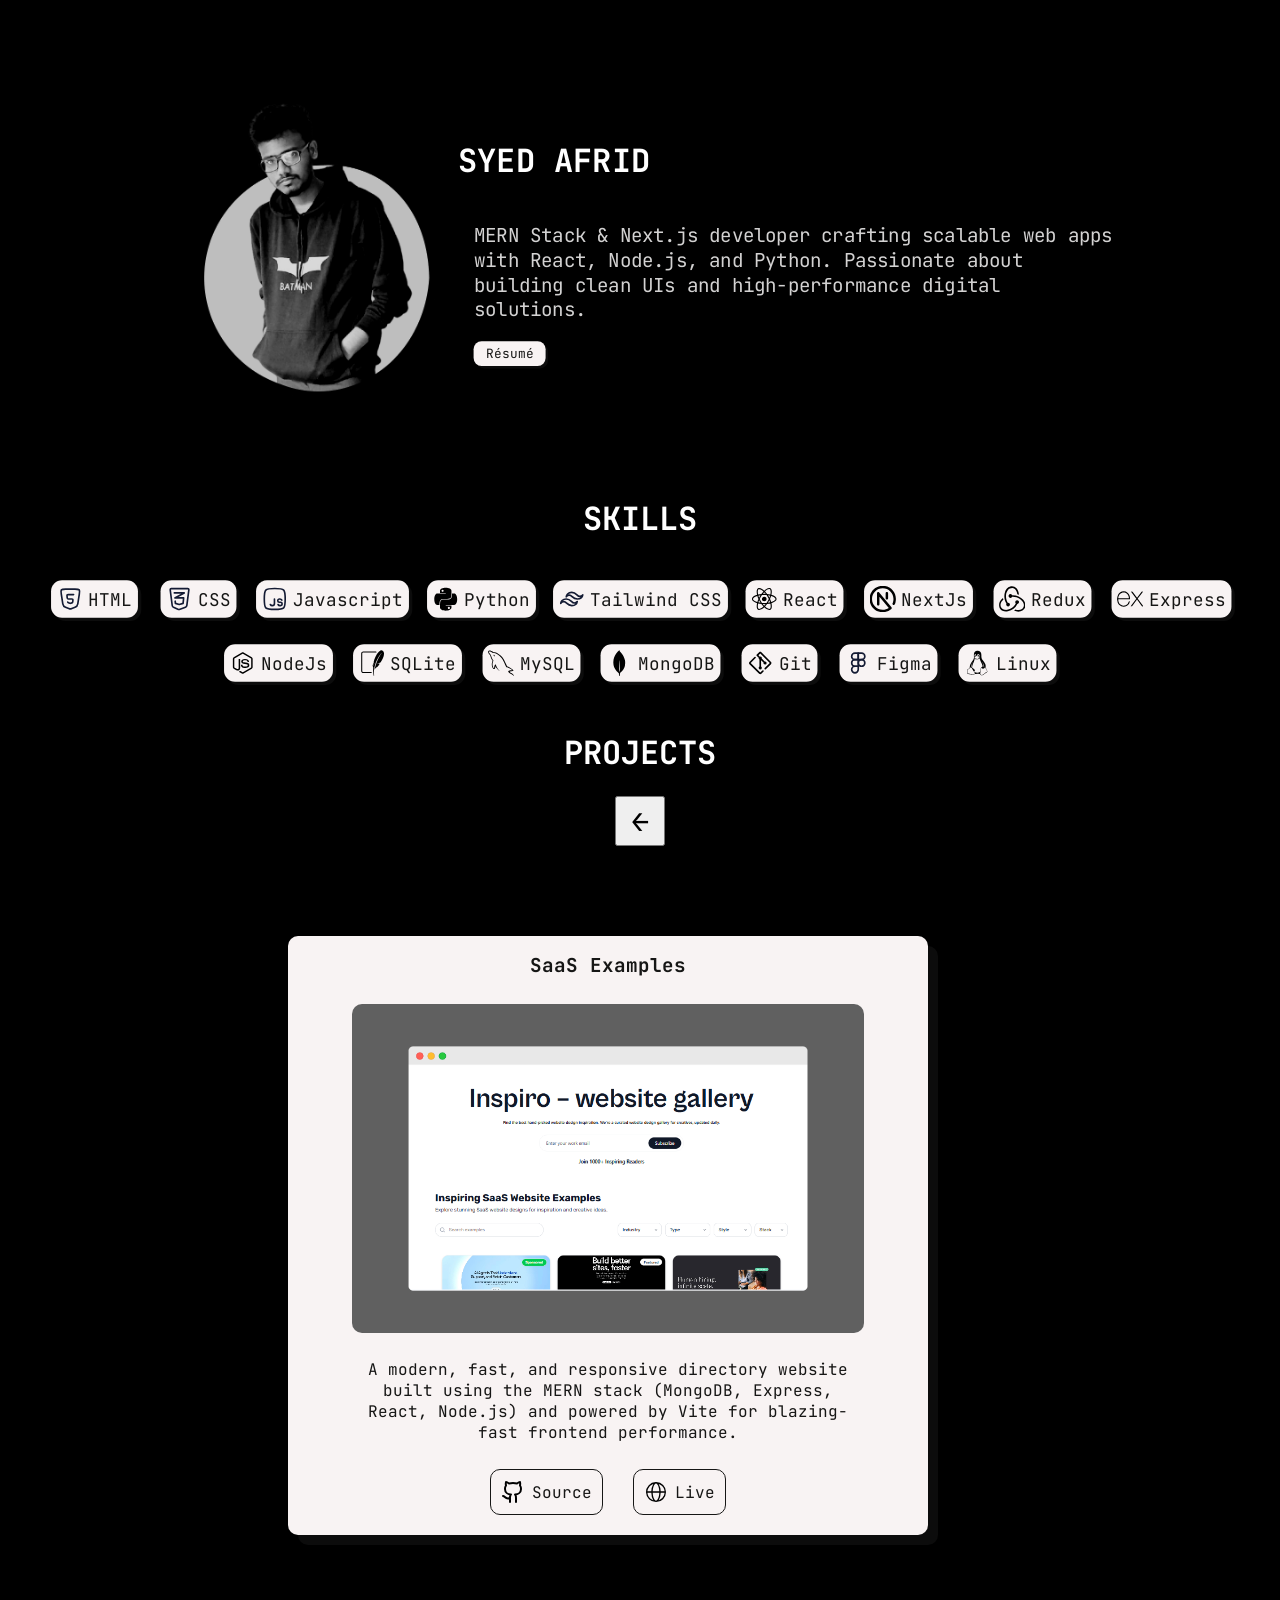
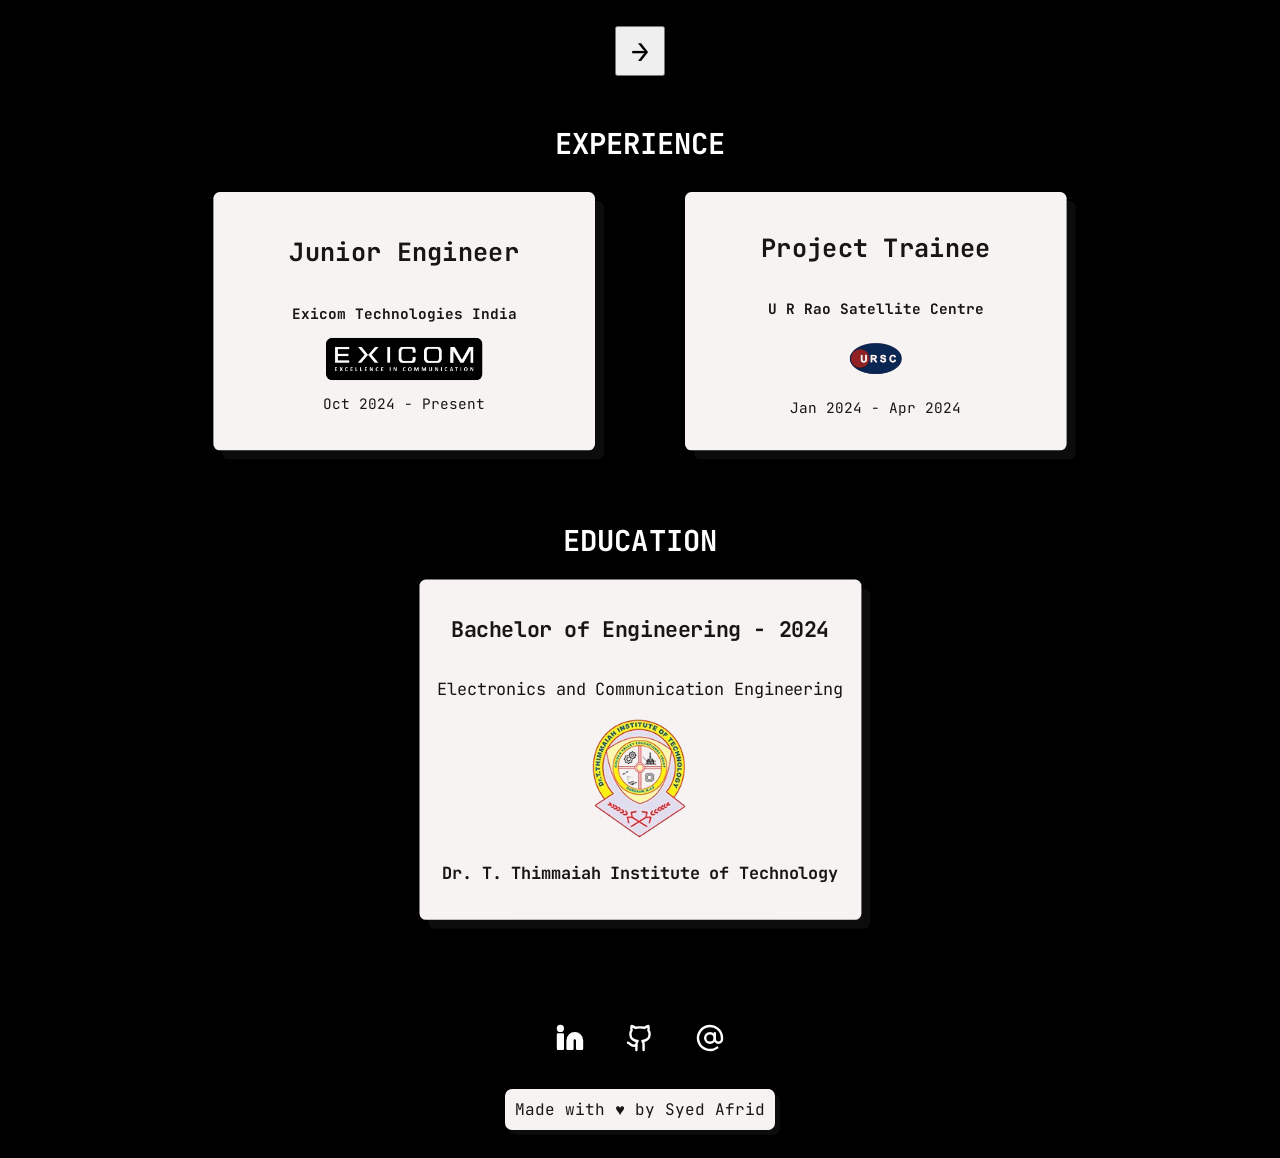
==== commit b5e2996d: "mysql added" ====
--- a/index.html
+++ b/index.html
@@ -63,6 +63,9 @@
                 <img src="img/sqlite.svg" alt="">
                 SQLite</li>
             <li>
+                <img src="img/mysql.svg" alt="">
+                MySQL</li>
+            <li>
                 <img src="img/mongodb.svg" alt="">
                 MongoDB</li>
             <li>
